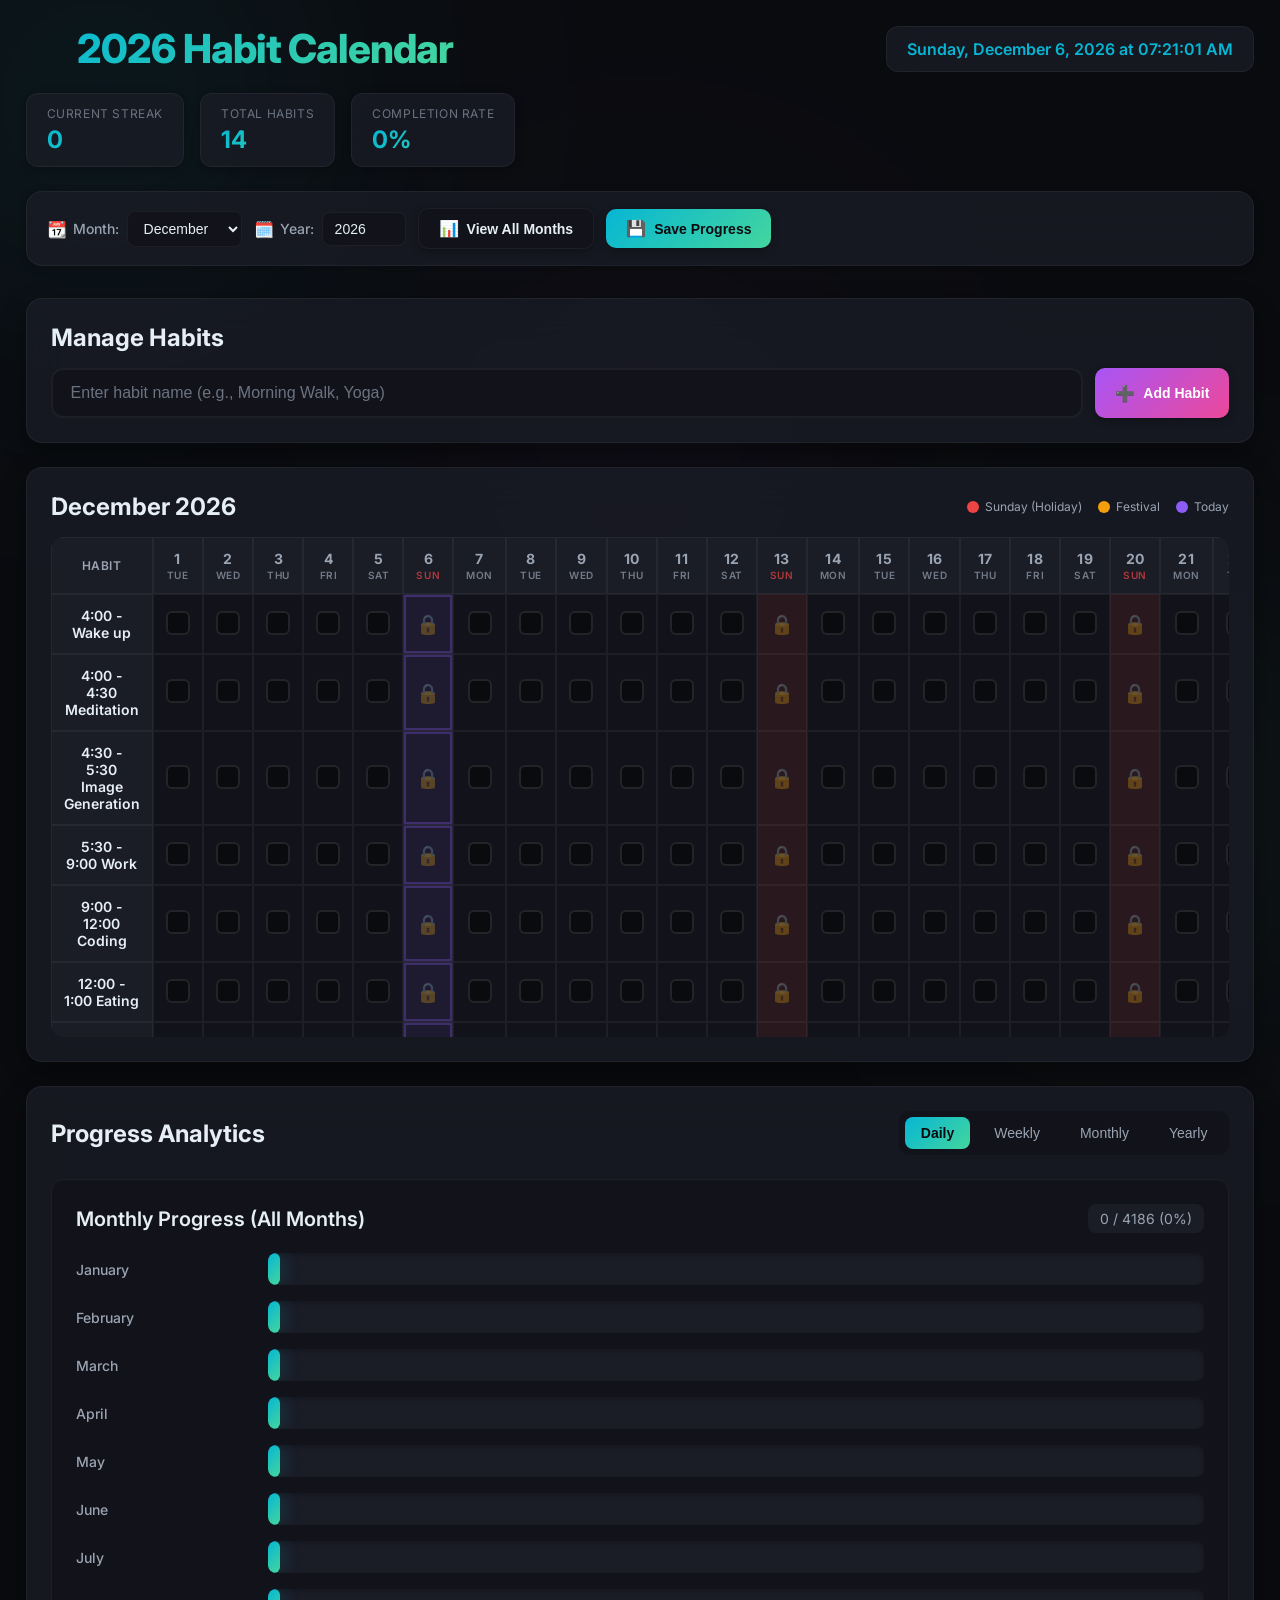
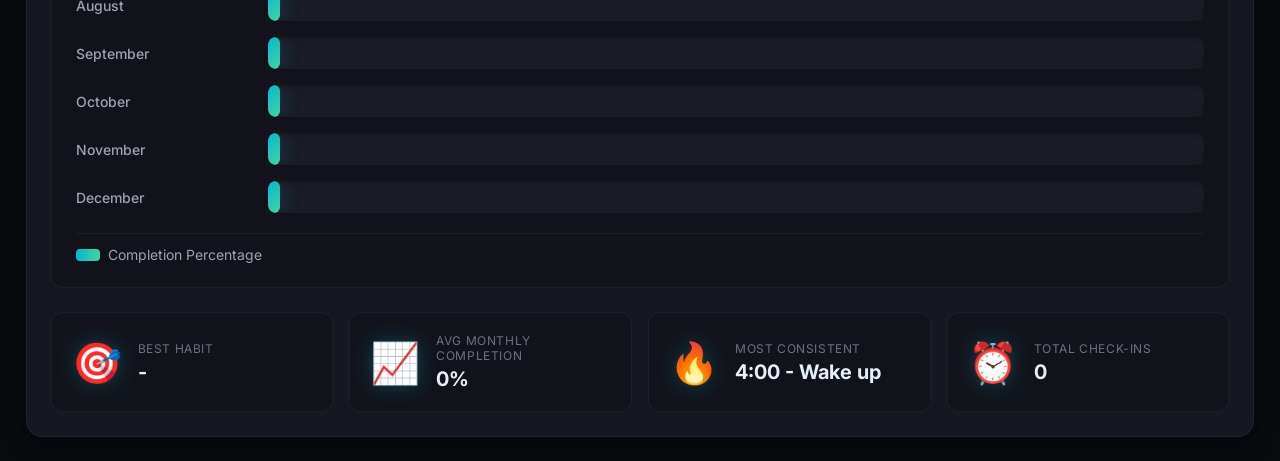
==== index.html @ d64cef07 "Initial commit" ====
<!DOCTYPE html>
<html lang="en">
<head>
  <meta charset="UTF-8">
  <meta name="viewport" content="width=device-width,initial-scale=1">
  <!-- Updated title for 2026 calendar -->
  <title>2026 Calendar Habit Tracker</title>
  <link rel="stylesheet" href="styles.css">
  <link href="https://fonts.googleapis.com/css2?family=Poppins:wght@300;400;500;600;700;800&family=Inter:wght@300;400;500;600;700&display=swap" rel="stylesheet">
</head>
<body>
  <div class="bg-blur blob-1"></div>
  <div class="bg-blur blob-2"></div>
  <div class="bg-blur blob-3"></div>

  <div class="container">
    <header class="header">
      <div class="header-top">
        <!-- Updated title and added current date -->
        <h1 class="main-title">
          <span class="title-icon">📅</span>
          2026 Habit Calendar
        </h1>
        <div class="current-date-time">
          <div id="currentDateTime"></div>
        </div>
        <div class="header-stats">
          <div class="stat-card">
            <div class="stat-label">Current Streak</div>
            <div class="stat-value" id="currentStreak">0</div>
          </div>
          <div class="stat-card">
            <div class="stat-label">Total Habits</div>
            <div class="stat-value" id="totalHabits">0</div>
          </div>
          <div class="stat-card">
            <div class="stat-label">Completion Rate</div>
            <div class="stat-value" id="completionRate">0%</div>
          </div>
        </div>
      </div>
      
      <div class="controls-panel">
        <!-- Added month and year selector -->
        <div class="control-group">
          <label class="control-label">
            <span class="label-icon">📆</span>
            Month:
          </label>
          <select id="monthSelect" class="control-select">
            <option value="0">January</option>
            <option value="1">February</option>
            <option value="2">March</option>
            <option value="3">April</option>
            <option value="4">May</option>
            <option value="5">June</option>
            <option value="6">July</option>
            <option value="7">August</option>
            <option value="8">September</option>
            <option value="9">October</option>
            <option value="10">November</option>
            <option value="11">December</option>
          </select>
        </div>
        
        <div class="control-group">
          <label class="control-label">
            <span class="label-icon">🗓️</span>
            Year:
          </label>
          <input id="yearInput" type="number" value="2026" min="2020" max="2030" class="control-input">
        </div>
        
        <button id="viewAllMonthsBtn" class="btn btn-secondary">
          <span>📊</span> View All Months
        </button>
        <button id="saveDataBtn" class="btn btn-primary">
          <span>💾</span> Save Progress
        </button>
      </div>
    </header>

    <main class="main-content">
      <!-- Habit Input Section -->
      <section class="habit-input-section">
        <div class="section-header">
          <h2 class="section-title">Manage Habits</h2>
        </div>
        <div class="habit-controls">
          <input id="newHabitInput" placeholder="Enter habit name (e.g., Morning Walk, Yoga)" class="habit-input" />
          <button id="addHabitBtn" class="btn btn-accent">
            <span>➕</span> Add Habit
          </button>
        </div>
      </section>

      <!-- Calendar View Section -->
      <section class="habit-table-section">
        <div class="section-header">
          <h2 class="section-title" id="monthYearTitle">January 2026</h2>
          <div class="legend-indicators">
            <span class="legend-item"><span class="legend-dot sunday"></span> Sunday (Holiday)</span>
            <span class="legend-item"><span class="legend-dot festival"></span> Festival</span>
            <span class="legend-item"><span class="legend-dot today"></span> Today</span>
          </div>
        </div>
        <div class="table-wrap">
          <table id="habitTable" class="habit-table">
            <thead id="tableHead"></thead>
            <tbody id="tableBody"></tbody>
            <tfoot id="tableFoot"></tfoot>
          </table>
        </div>
      </section>

      <!-- Analytics Section -->
      <section class="analytics-section">
        <div class="section-header">
          <h2 class="section-title">Progress Analytics</h2>
          <div class="time-period-tabs">
            <button class="tab-btn active" data-period="daily">Daily</button>
            <button class="tab-btn" data-period="weekly">Weekly</button>
            <button class="tab-btn" data-period="monthly">Monthly</button>
            <button class="tab-btn" data-period="yearly">Yearly</button>
          </div>
        </div>

        <!-- Graph Container -->
        <div class="graph-panel">
          <div class="graph-header">
            <h3 class="graph-title" id="graphTitle">Monthly Progress</h3>
            <div class="graph-summary" id="graphSummary"></div>
          </div>
          
          <div id="graphContainer" class="graph-container"></div>
          
          <div class="graph-legend">
            <div class="legend-item">
              <span class="legend-color" style="background: linear-gradient(90deg, #06b6d4, #44d69e);"></span>
              <span>Completion Percentage</span>
            </div>
          </div>
        </div>

        <!-- Detailed Stats -->
        <div class="stats-grid">
          <div class="stat-box">
            <div class="stat-box-icon">🎯</div>
            <div class="stat-box-content">
              <div class="stat-box-label">Best Habit</div>
              <div class="stat-box-value" id="bestHabit">-</div>
            </div>
          </div>
          
          <div class="stat-box">
            <div class="stat-box-icon">📈</div>
            <div class="stat-box-content">
              <div class="stat-box-label">Avg Monthly Completion</div>
              <div class="stat-box-value" id="avgCompletion">0%</div>
            </div>
          </div>
          
          <div class="stat-box">
            <div class="stat-box-icon">🔥</div>
            <div class="stat-box-content">
              <div class="stat-box-label">Most Consistent</div>
              <div class="stat-box-value" id="mostConsistent">-</div>
            </div>
          </div>
          
          <div class="stat-box">
            <div class="stat-box-icon">⏰</div>
            <div class="stat-box-content">
              <div class="stat-box-label">Total Check-ins</div>
              <div class="stat-box-value" id="totalCheckins">0</div>
            </div>
          </div>
        </div>
      </section>
    </main>
  </div>

  <script src="script.js"></script>
</body>
</html>
---- styles.css ----
:root {
  --bg-primary: #0a0b0f;
  --bg-secondary: #12131a;
  --bg-tertiary: #1a1c26;
  --panel-bg: rgba(26, 28, 38, 0.8);
  --border-color: rgba(255, 255, 255, 0.05);
  --text-primary: #e6eef6;
  --text-secondary: #9aa4b2;
  --text-muted: #6b7280;
  --accent-cyan: #06b6d4;
  --accent-emerald: #44d69e;
  --accent-purple: #a855f7;
  --accent-pink: #ec4899;
  --gradient-primary: linear-gradient(135deg, #06b6d4, #44d69e);
  --gradient-secondary: linear-gradient(135deg, #a855f7, #ec4899);
  --shadow-sm: 0 2px 8px rgba(0, 0, 0, 0.3);
  --shadow-md: 0 8px 24px rgba(0, 0, 0, 0.4);
  --shadow-lg: 0 16px 48px rgba(0, 0, 0, 0.5);
  --shadow-glow: 0 0 32px rgba(6, 182, 212, 0.2);
}

* {
  margin: 0;
  padding: 0;
  box-sizing: border-box;
}

body {
  font-family: "Inter", "Poppins", system-ui, -apple-system, sans-serif;
  background: var(--bg-primary);
  color: var(--text-primary);
  -webkit-font-smoothing: antialiased;
  overflow-x: hidden;
  min-height: 100vh;
  position: relative;
}

/* Animated Background Blobs */
.bg-blur {
  position: fixed;
  border-radius: 50%;
  filter: blur(120px);
  opacity: 0.3;
  pointer-events: none;
  z-index: 0;
  mix-blend-mode: screen;
}

.blob-1 {
  width: 600px;
  height: 600px;
  background: radial-gradient(circle, rgba(6, 182, 212, 0.4), transparent 70%);
  top: -200px;
  left: -200px;
  animation: float-1 20s ease-in-out infinite;
}

.blob-2 {
  width: 500px;
  height: 500px;
  background: radial-gradient(circle, rgba(68, 214, 158, 0.3), transparent 70%);
  bottom: -150px;
  right: -150px;
  animation: float-2 25s ease-in-out infinite;
}

.blob-3 {
  width: 450px;
  height: 450px;
  background: radial-gradient(circle, rgba(168, 85, 247, 0.25), transparent 70%);
  top: 50%;
  left: 50%;
  transform: translate(-50%, -50%);
  animation: float-3 30s ease-in-out infinite;
}

@keyframes float-1 {
  0%,
  100% {
    transform: translate(0, 0) scale(1);
  }
  33% {
    transform: translate(100px, -80px) scale(1.1);
  }
  66% {
    transform: translate(-50px, 100px) scale(0.9);
  }
}

@keyframes float-2 {
  0%,
  100% {
    transform: translate(0, 0) scale(1);
  }
  33% {
    transform: translate(-120px, -60px) scale(1.15);
  }
  66% {
    transform: translate(80px, -100px) scale(0.85);
  }
}

@keyframes float-3 {
  0%,
  100% {
    transform: translate(-50%, -50%) scale(1) rotate(0deg);
  }
  50% {
    transform: translate(-50%, -50%) scale(1.2) rotate(180deg);
  }
}

.container {
  width: 96%;
  max-width: 1400px;
  margin: 0 auto;
  padding: 24px 0;
  position: relative;
  z-index: 1;
}

/* Header Styles */
.header {
  margin-bottom: 32px;
}

.header-top {
  display: flex;
  justify-content: space-between;
  align-items: center;
  margin-bottom: 24px;
  flex-wrap: wrap;
  gap: 20px;
}

.main-title {
  font-size: 2.5rem;
  font-weight: 800;
  background: var(--gradient-primary);
  -webkit-background-clip: text;
  -webkit-text-fill-color: transparent;
  background-clip: text;
  display: flex;
  align-items: center;
  gap: 12px;
  letter-spacing: -0.02em;
}

.title-icon {
  font-size: 2rem;
  filter: drop-shadow(0 0 20px rgba(6, 182, 212, 0.5));
}

.header-stats {
  display: flex;
  gap: 16px;
}

.stat-card {
  background: var(--panel-bg);
  backdrop-filter: blur(20px);
  padding: 12px 20px;
  border-radius: 12px;
  border: 1px solid var(--border-color);
  box-shadow: var(--shadow-sm);
  transition: all 0.3s ease;
}

.stat-card:hover {
  transform: translateY(-2px);
  box-shadow: var(--shadow-md);
  border-color: rgba(6, 182, 212, 0.3);
}

.stat-label {
  font-size: 0.75rem;
  color: var(--text-muted);
  text-transform: uppercase;
  letter-spacing: 0.05em;
  margin-bottom: 4px;
}

.stat-value {
  font-size: 1.5rem;
  font-weight: 700;
  background: var(--gradient-primary);
  -webkit-background-clip: text;
  -webkit-text-fill-color: transparent;
  background-clip: text;
}

.controls-panel {
  display: flex;
  gap: 12px;
  flex-wrap: wrap;
  align-items: center;
  background: var(--panel-bg);
  backdrop-filter: blur(20px);
  padding: 16px 20px;
  border-radius: 16px;
  border: 1px solid var(--border-color);
  box-shadow: var(--shadow-sm);
}

.control-group {
  display: flex;
  align-items: center;
  gap: 8px;
}

.control-label {
  display: flex;
  align-items: center;
  gap: 6px;
  font-size: 0.875rem;
  font-weight: 500;
  color: var(--text-secondary);
}

.label-icon {
  font-size: 1rem;
}

.control-input,
.control-select {
  padding: 8px 12px;
  background: var(--bg-secondary);
  border: 1px solid var(--border-color);
  border-radius: 8px;
  color: var(--text-primary);
  font-size: 0.875rem;
  transition: all 0.3s ease;
  min-width: 80px;
}

.control-input:focus,
.control-select:focus {
  outline: none;
  border-color: var(--accent-cyan);
  box-shadow: 0 0 0 3px rgba(6, 182, 212, 0.1);
}

/* Button Styles */
.btn {
  padding: 10px 20px;
  border: none;
  border-radius: 10px;
  font-size: 0.875rem;
  font-weight: 600;
  cursor: pointer;
  transition: all 0.3s ease;
  display: inline-flex;
  align-items: center;
  gap: 8px;
  box-shadow: var(--shadow-sm);
}

.btn span {
  font-size: 1rem;
}

.btn-primary {
  background: var(--gradient-primary);
  color: var(--bg-primary);
}

.btn-primary:hover {
  transform: translateY(-2px);
  box-shadow: var(--shadow-glow);
}

.btn-secondary {
  background: var(--bg-secondary);
  color: var(--text-primary);
  border: 1px solid var(--border-color);
}

.btn-secondary:hover {
  background: var(--bg-tertiary);
  border-color: var(--accent-cyan);
  transform: translateY(-2px);
}

.btn-accent {
  background: var(--gradient-secondary);
  color: white;
}

.btn-accent:hover {
  transform: translateY(-2px);
  box-shadow: 0 0 32px rgba(168, 85, 247, 0.3);
}

/* Main Content */
.main-content {
  display: flex;
  flex-direction: column;
  gap: 24px;
}

/* Section Styles */
.section-header {
  display: flex;
  justify-content: space-between;
  align-items: center;
  margin-bottom: 16px;
  flex-wrap: wrap;
  gap: 12px;
}

.section-title {
  font-size: 1.5rem;
  font-weight: 700;
  color: var(--text-primary);
  display: flex;
  align-items: center;
  gap: 10px;
}

/* Habit Input Section */
.habit-input-section {
  background: var(--panel-bg);
  backdrop-filter: blur(20px);
  padding: 24px;
  border-radius: 16px;
  border: 1px solid var(--border-color);
  box-shadow: var(--shadow-md);
}

.habit-controls {
  display: flex;
  gap: 12px;
}

.habit-input {
  flex: 1;
  padding: 14px 18px;
  background: var(--bg-secondary);
  border: 2px solid var(--border-color);
  border-radius: 12px;
  color: var(--text-primary);
  font-size: 1rem;
  transition: all 0.3s ease;
}

.habit-input:focus {
  outline: none;
  border-color: var(--accent-cyan);
  box-shadow: 0 0 0 4px rgba(6, 182, 212, 0.1);
}

.habit-input::placeholder {
  color: var(--text-muted);
}

/* Habit Table Section */
.habit-table-section {
  background: var(--panel-bg);
  backdrop-filter: blur(20px);
  padding: 24px;
  border-radius: 16px;
  border: 1px solid var(--border-color);
  box-shadow: var(--shadow-md);
}

.table-wrap {
  max-height: 500px;
  overflow: auto;
  border-radius: 12px;
  background: var(--bg-secondary);
  scrollbar-width: thin;
  scrollbar-color: var(--accent-cyan) var(--bg-secondary);
}

.table-wrap::-webkit-scrollbar {
  width: 8px;
  height: 8px;
}

.table-wrap::-webkit-scrollbar-track {
  background: var(--bg-secondary);
  border-radius: 4px;
}

.table-wrap::-webkit-scrollbar-thumb {
  background: var(--accent-cyan);
  border-radius: 4px;
}

.table-wrap::-webkit-scrollbar-thumb:hover {
  background: var(--accent-emerald);
}

.habit-table {
  width: 100%;
  border-collapse: separate;
  border-spacing: 0;
}

.habit-table th,
.habit-table td {
  padding: 12px;
  text-align: center;
  border: 1px solid var(--border-color);
  font-size: 0.875rem;
}

.habit-table th {
  background: var(--bg-tertiary);
  color: var(--text-secondary);
  font-weight: 600;
  text-transform: uppercase;
  letter-spacing: 0.05em;
  position: sticky;
  top: 0;
  z-index: 10;
  font-size: 0.75rem;
}

.habit-table tbody tr {
  transition: all 0.3s ease;
}

.habit-table tbody tr:hover {
  background: rgba(6, 182, 212, 0.05);
}

.habit-name {
  text-align: left;
  font-weight: 600;
  color: var(--text-primary);
  background: var(--bg-tertiary);
  position: sticky;
  left: 0;
  z-index: 5;
}

.score {
  font-weight: 700;
  background: var(--gradient-primary);
  -webkit-background-clip: text;
  -webkit-text-fill-color: transparent;
  background-clip: text;
  font-size: 1rem;
}

.habit-table tfoot td {
  background: var(--bg-tertiary);
  font-weight: 700;
  color: var(--text-primary);
}

/* Custom Checkbox */
input[type="checkbox"] {
  appearance: none;
  width: 24px;
  height: 24px;
  border: 2px solid rgba(255, 255, 255, 0.1);
  border-radius: 6px;
  background: var(--bg-primary);
  cursor: pointer;
  position: relative;
  transition: all 0.3s cubic-bezier(0.4, 0, 0.2, 1);
}

input[type="checkbox"]:hover {
  transform: scale(1.1);
  border-color: var(--accent-cyan);
}

input[type="checkbox"]:checked {
  background: var(--gradient-primary);
  border-color: transparent;
  box-shadow: 0 0 20px rgba(6, 182, 212, 0.4), 0 0 40px rgba(68, 214, 158, 0.2);
}

input[type="checkbox"]:checked::after {
  content: "✓";
  position: absolute;
  top: 50%;
  left: 50%;
  transform: translate(-50%, -50%);
  color: var(--bg-primary);
  font-weight: 800;
  font-size: 0.875rem;
}

/* Analytics Section */
.analytics-section {
  background: var(--panel-bg);
  backdrop-filter: blur(20px);
  padding: 24px;
  border-radius: 16px;
  border: 1px solid var(--border-color);
  box-shadow: var(--shadow-md);
}

.time-period-tabs {
  display: flex;
  gap: 8px;
  background: var(--bg-secondary);
  padding: 6px;
  border-radius: 10px;
}

.tab-btn {
  padding: 8px 16px;
  background: transparent;
  border: none;
  border-radius: 8px;
  color: var(--text-secondary);
  font-size: 0.875rem;
  font-weight: 500;
  cursor: pointer;
  transition: all 0.3s ease;
}

.tab-btn:hover {
  color: var(--text-primary);
  background: rgba(255, 255, 255, 0.05);
}

.tab-btn.active {
  background: var(--gradient-primary);
  color: var(--bg-primary);
  font-weight: 600;
}

/* Graph Panel */
.graph-panel {
  margin: 24px 0;
  padding: 24px;
  background: var(--bg-secondary);
  border-radius: 12px;
  border: 1px solid var(--border-color);
}

.graph-header {
  display: flex;
  justify-content: space-between;
  align-items: center;
  margin-bottom: 20px;
}

.graph-title {
  font-size: 1.25rem;
  font-weight: 600;
  color: var(--text-primary);
}

.graph-summary {
  font-size: 0.875rem;
  color: var(--text-secondary);
  padding: 6px 12px;
  background: var(--bg-tertiary);
  border-radius: 8px;
}

.graph-container {
  display: flex;
  flex-direction: column;
  gap: 16px;
  margin-bottom: 20px;
}

.graph-row {
  display: flex;
  align-items: center;
  gap: 12px;
  transition: all 0.3s ease;
}

.graph-row:hover {
  transform: translateX(4px);
}

.graph-label {
  min-width: 180px;
  font-size: 0.875rem;
  font-weight: 500;
  color: var(--text-secondary);
}

.bar-wrap {
  flex: 1;
  height: 32px;
  background: var(--bg-tertiary);
  border-radius: 8px;
  overflow: hidden;
  position: relative;
  box-shadow: inset 0 2px 4px rgba(0, 0, 0, 0.2);
}

.bar {
  height: 100%;
  background: var(--gradient-primary);
  border-radius: 8px;
  transition: width 1s cubic-bezier(0.4, 0, 0.2, 1);
  box-shadow: 0 0 20px rgba(6, 182, 212, 0.3);
  position: relative;
  display: flex;
  align-items: center;
  justify-content: flex-end;
  padding-right: 12px;
  color: white;
  font-weight: 600;
  font-size: 0.75rem;
}

.graph-legend {
  display: flex;
  gap: 16px;
  align-items: center;
  padding-top: 12px;
  border-top: 1px solid var(--border-color);
}

.legend-item {
  display: flex;
  align-items: center;
  gap: 8px;
  font-size: 0.875rem;
  color: var(--text-secondary);
}

.legend-color {
  width: 24px;
  height: 12px;
  border-radius: 4px;
}

/* Stats Grid */
.stats-grid {
  display: grid;
  grid-template-columns: repeat(auto-fit, minmax(240px, 1fr));
  gap: 16px;
  margin-top: 24px;
}

.stat-box {
  background: var(--bg-secondary);
  padding: 20px;
  border-radius: 12px;
  border: 1px solid var(--border-color);
  display: flex;
  align-items: center;
  gap: 16px;
  transition: all 0.3s ease;
}

.stat-box:hover {
  transform: translateY(-4px);
  box-shadow: var(--shadow-md);
  border-color: rgba(6, 182, 212, 0.3);
}

.stat-box-icon {
  font-size: 2.5rem;
  filter: drop-shadow(0 0 10px rgba(6, 182, 212, 0.3));
}

.stat-box-content {
  flex: 1;
}

.stat-box-label {
  font-size: 0.75rem;
  color: var(--text-muted);
  text-transform: uppercase;
  letter-spacing: 0.05em;
  margin-bottom: 4px;
}

.stat-box-value {
  font-size: 1.25rem;
  font-weight: 700;
  color: var(--text-primary);
}

/* Calendar Styles */
.current-date-time {
  padding: 12px 20px;
  background: var(--panel-bg);
  backdrop-filter: blur(20px);
  border-radius: 12px;
  border: 1px solid var(--border-color);
  font-size: 1rem;
  font-weight: 600;
  color: var(--accent-cyan);
}

.legend-indicators {
  display: flex;
  gap: 16px;
  flex-wrap: wrap;
}

.legend-indicators .legend-item {
  display: flex;
  align-items: center;
  gap: 6px;
  font-size: 0.75rem;
  color: var(--text-secondary);
}

.legend-dot {
  width: 12px;
  height: 12px;
  border-radius: 50%;
  display: inline-block;
}

.legend-dot.sunday {
  background: #ef4444;
}

.legend-dot.festival {
  background: #f59e0b;
}

.legend-dot.today {
  background: #8b5cf6;
}

/* Holiday cell styling */
.holiday-cell {
  background: rgba(239, 68, 68, 0.1) !important;
  position: relative;
}

.holiday-cell::before {
  content: "🔒";
  position: absolute;
  top: 50%;
  left: 50%;
  transform: translate(-50%, -50%);
  font-size: 1.2rem;
  opacity: 0.3;
}

.festival-cell {
  background: rgba(245, 158, 11, 0.1) !important;
}

.today-cell {
  background: rgba(139, 92, 246, 0.1) !important;
  box-shadow: inset 0 0 0 2px rgba(139, 92, 246, 0.3);
}

/* Date header styling */
.date-header {
  display: flex;
  flex-direction: column;
  align-items: center;
  gap: 2px;
}

.date-number {
  font-weight: 700;
  font-size: 0.875rem;
}

.date-day {
  font-size: 0.625rem;
  text-transform: uppercase;
  opacity: 0.7;
}

.sunday-header {
  color: #ef4444 !important;
}

/* Responsive Design */
@media (max-width: 1024px) {
  .header-top {
    flex-direction: column;
    align-items: flex-start;
  }

  .header-stats {
    width: 100%;
    justify-content: space-between;
  }

  .stat-card {
    flex: 1;
  }
}

@media (max-width: 768px) {
  .main-title {
    font-size: 2rem;
  }

  .controls-panel {
    flex-direction: column;
    align-items: stretch;
  }

  .control-group {
    width: 100%;
  }

  .btn {
    width: 100%;
    justify-content: center;
  }

  .habit-controls {
    flex-direction: column;
  }

  .time-period-tabs {
    width: 100%;
  }

  .tab-btn {
    flex: 1;
  }

  .graph-header {
    flex-direction: column;
    align-items: flex-start;
    gap: 12px;
  }

  .graph-label {
    min-width: 120px;
    font-size: 0.75rem;
  }

  .stats-grid {
    grid-template-columns: 1fr;
  }
}

@media (max-width: 480px) {
  .container {
    width: 100%;
    padding: 16px;
  }

  .main-title {
    font-size: 1.5rem;
  }

  .header-stats {
    flex-direction: column;
    gap: 12px;
  }

  .stat-card {
    width: 100%;
  }
}
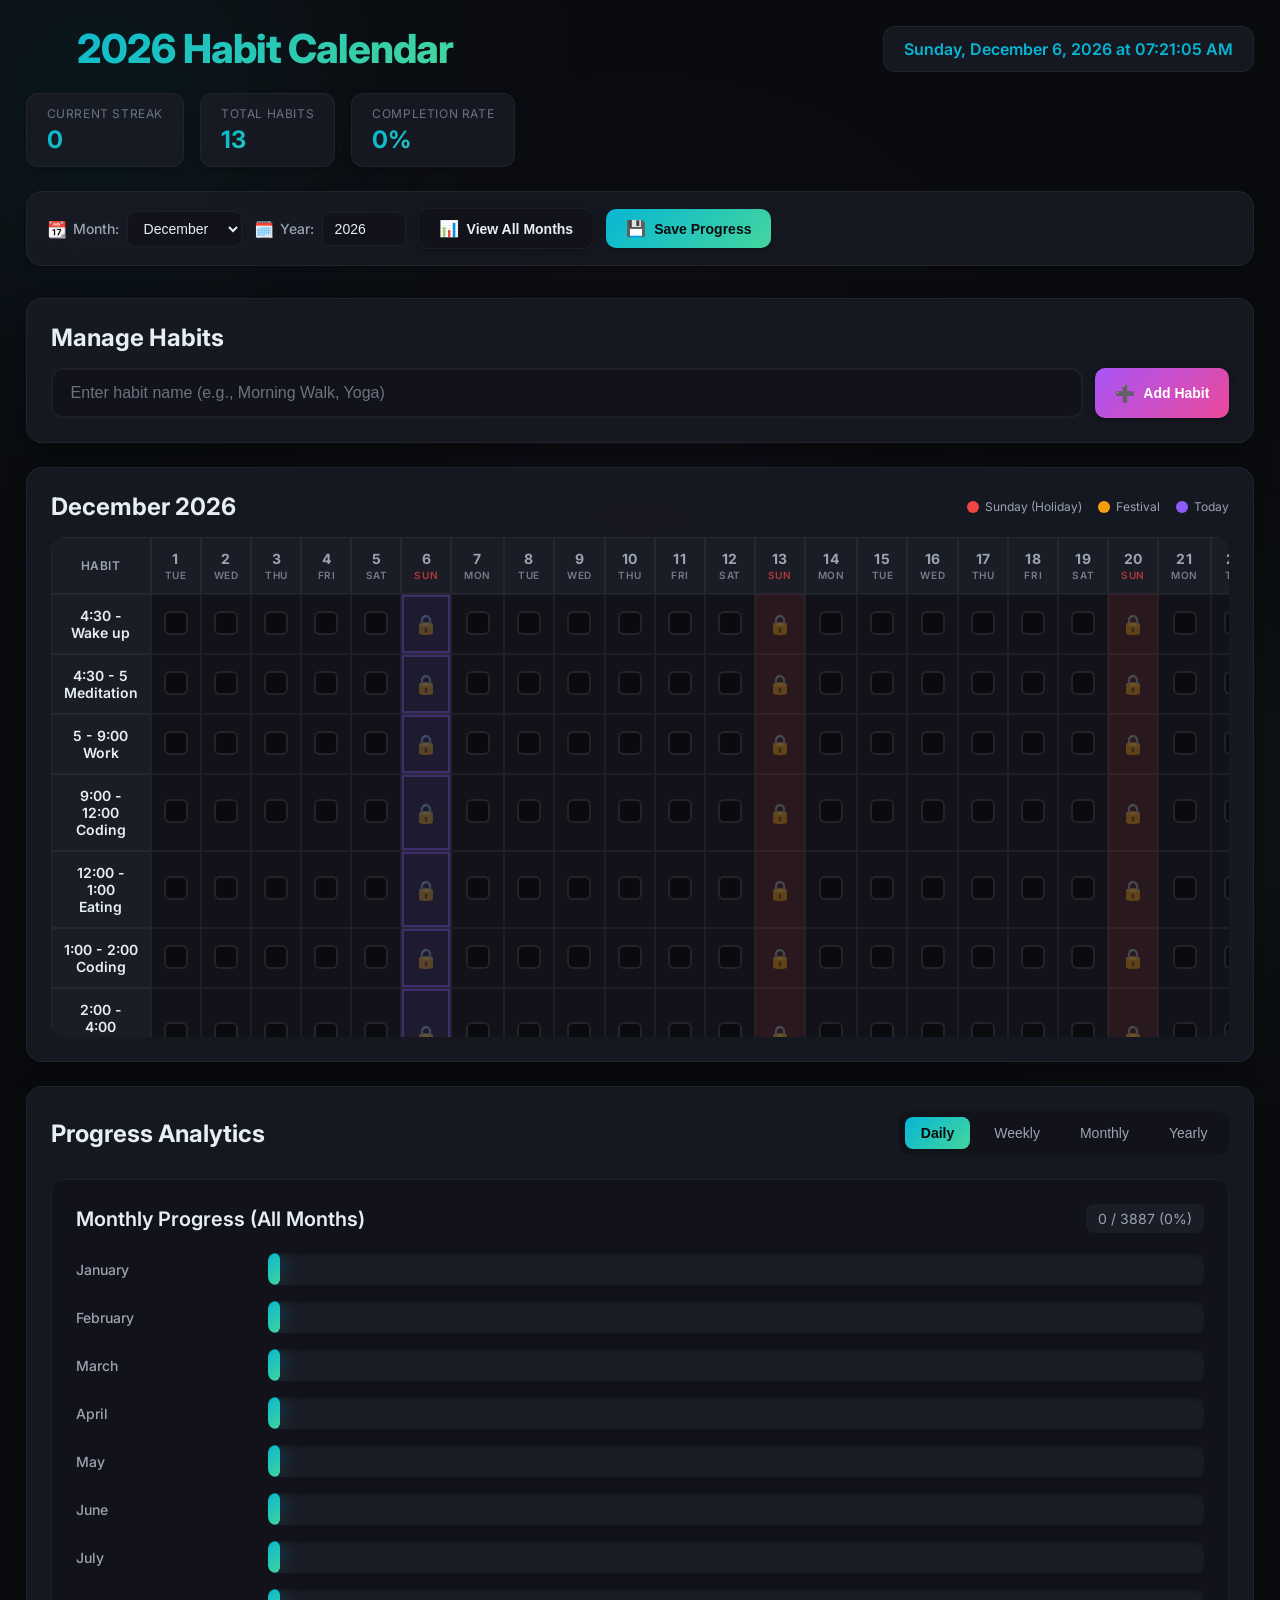
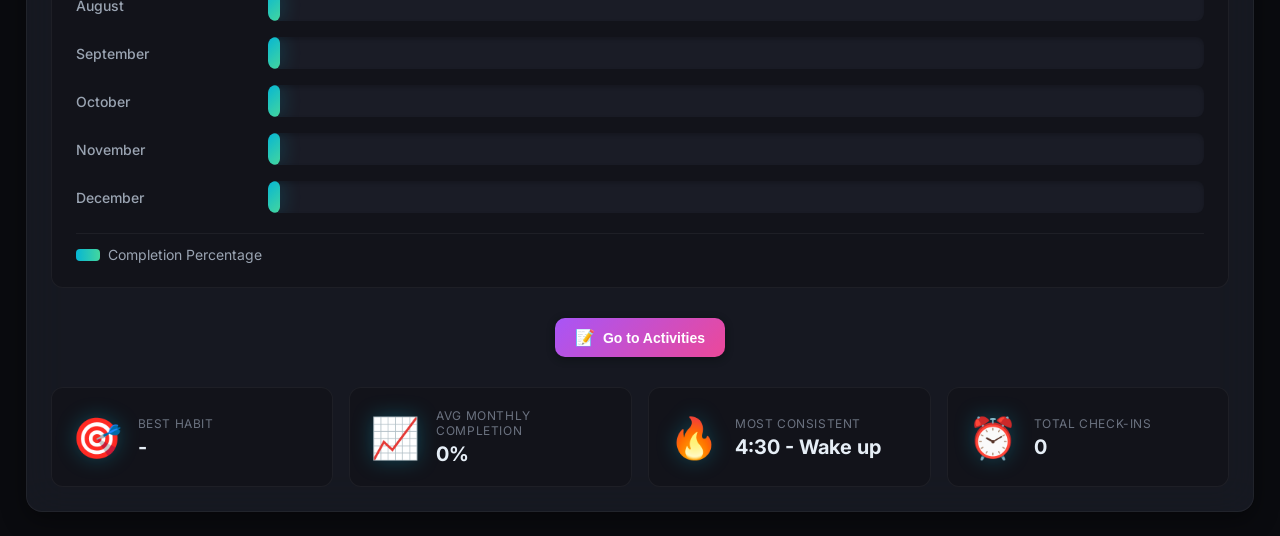
==== commit dd5c08b5: "Update index.html" ====
--- a/index.html
+++ b/index.html
@@ -142,6 +142,16 @@
           </div>
         </div>
 
+
+        <!-- Activities Redirect Section -->
+<section class="activities-redirect-section" style="text-align:center; margin: 30px 0;">
+  <a href="activities.html" style="text-decoration: none;">
+    <button class="btn btn-accent">
+      <span>📝</span> Go to Activities
+    </button>
+  </a>
+</section>
+
         <!-- Detailed Stats -->
         <div class="stats-grid">
           <div class="stat-box">
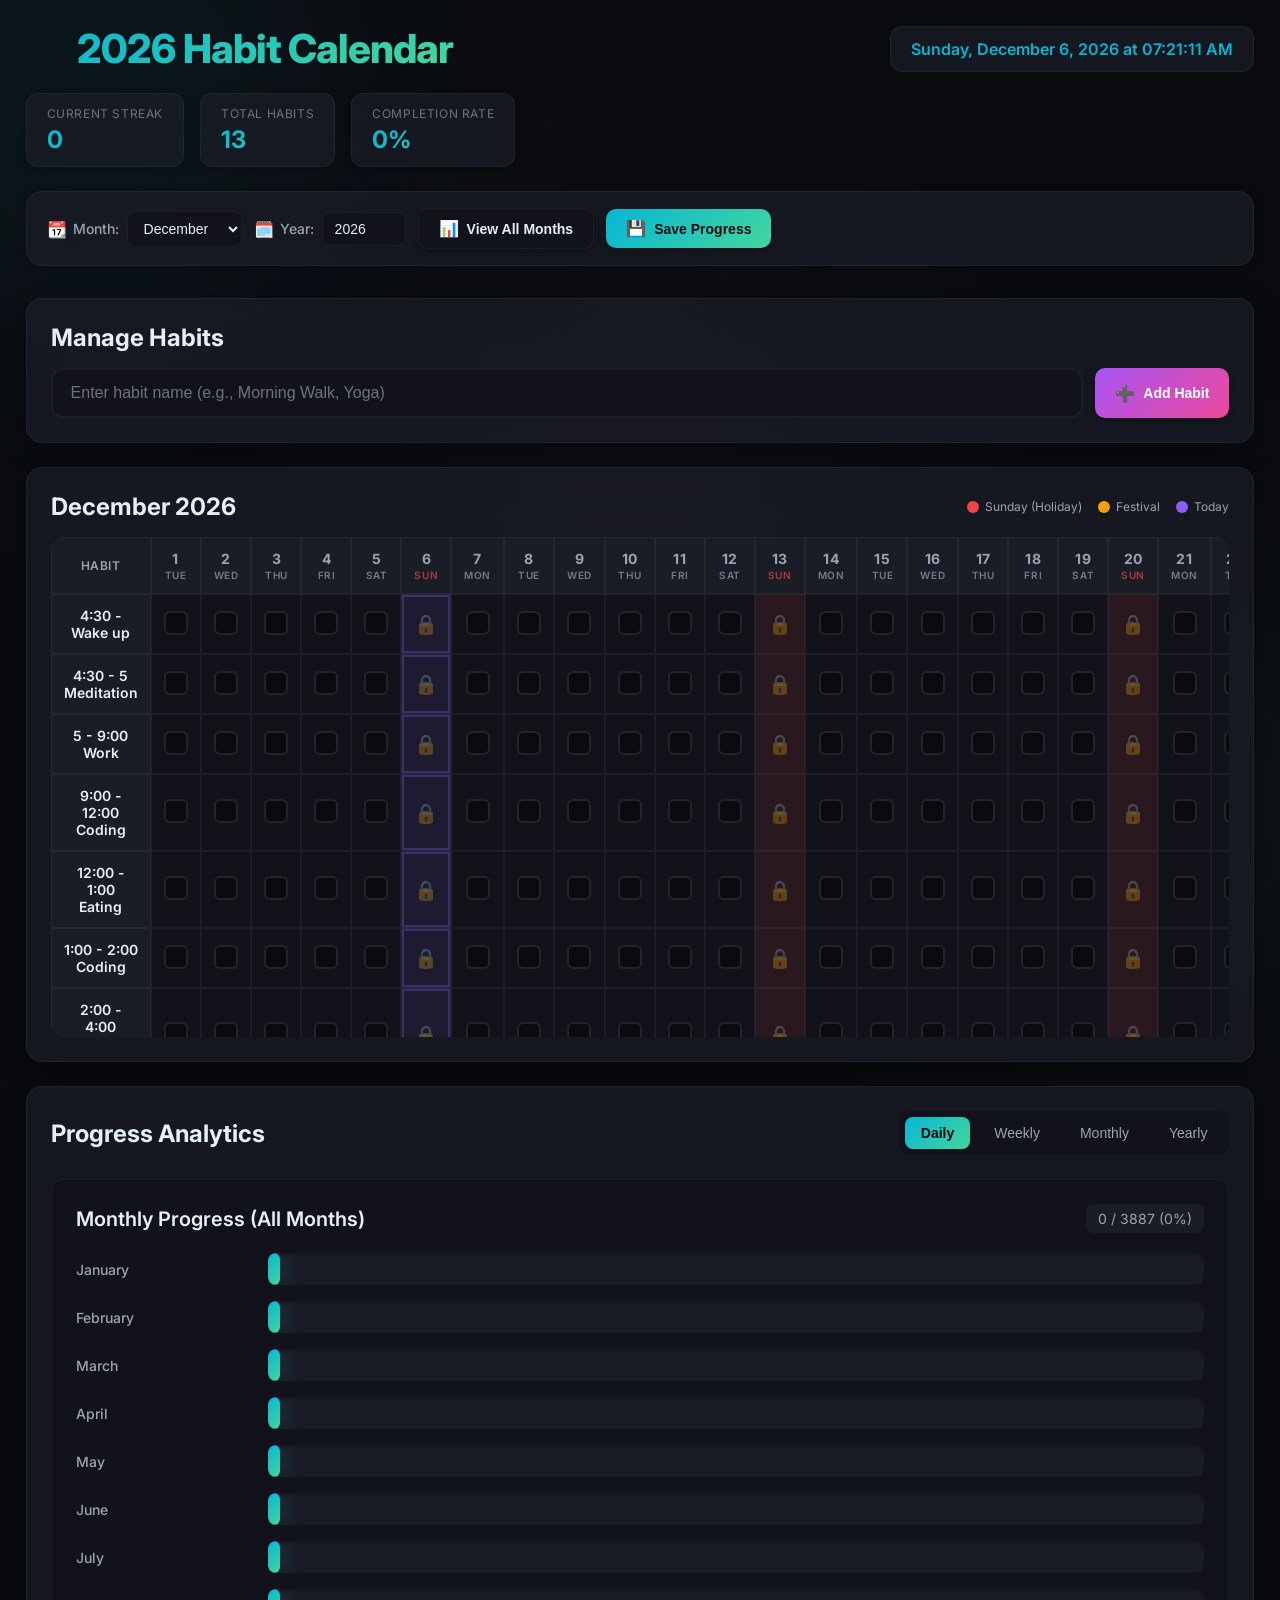
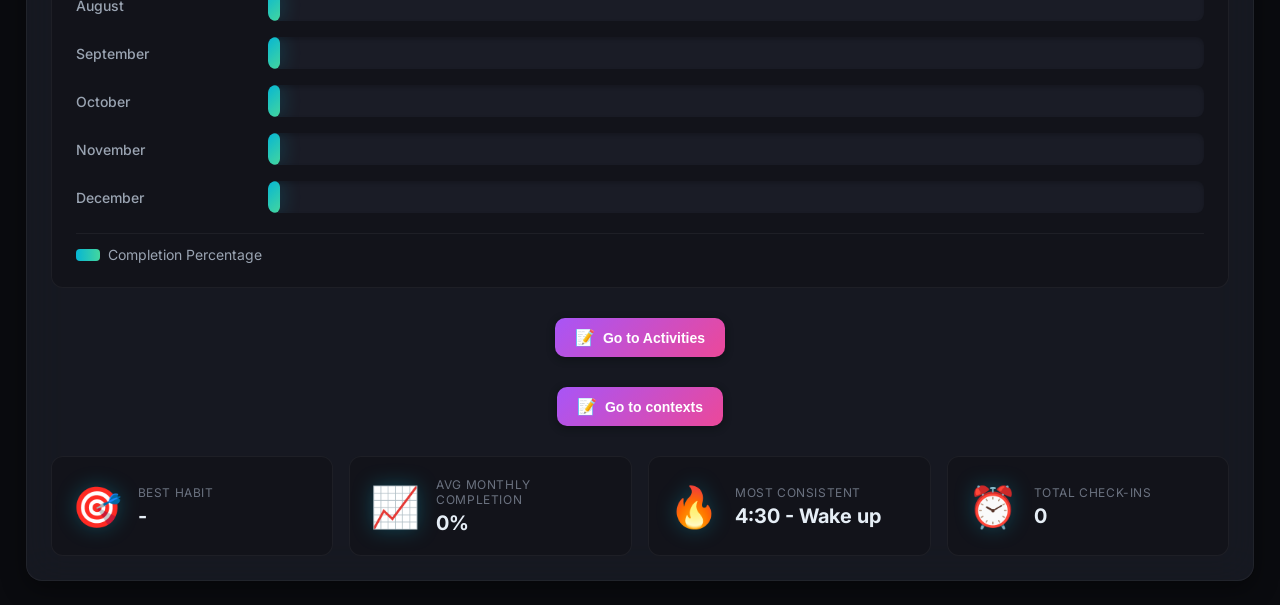
==== commit e6b98c41: "Add button to redirect to contexts page" ====
--- a/index.html
+++ b/index.html
@@ -151,6 +151,13 @@
     </button>
   </a>
 </section>
+        <section class="activities-redirect-section" style="text-align:center; margin: 30px 0;">
+  <a href="contexts.html" style="text-decoration: none;">
+    <button class="btn btn-accent">
+      <span>📝</span> Go to contexts
+    </button>
+  </a>
+</section>
 
         <!-- Detailed Stats -->
         <div class="stats-grid">
--- a/styles.css
+++ b/styles.css
@@ -849,6 +849,12 @@
     gap: 12px;
   }
 
+  .activities-redirect-section {
+  position: sticky;
+  bottom: 20px;
+}
+
+
   .stat-card {
     width: 100%;
   }
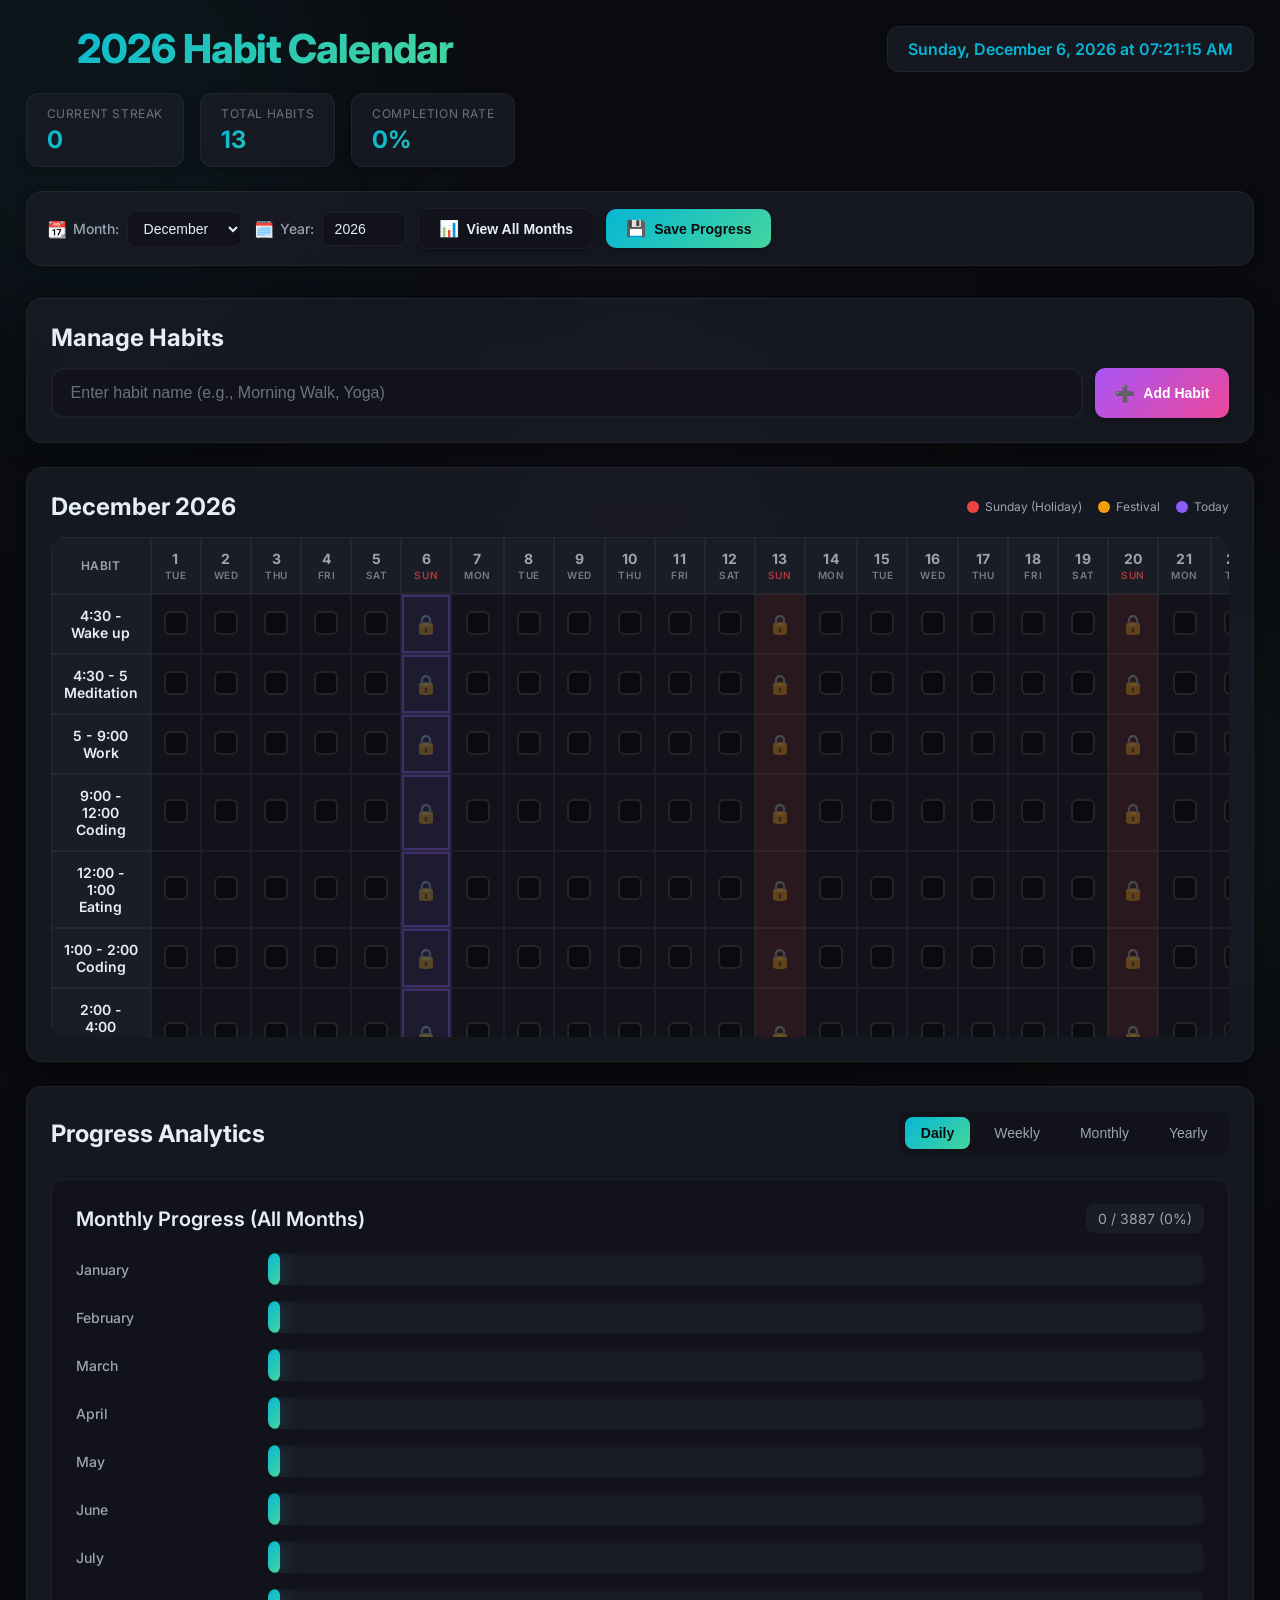
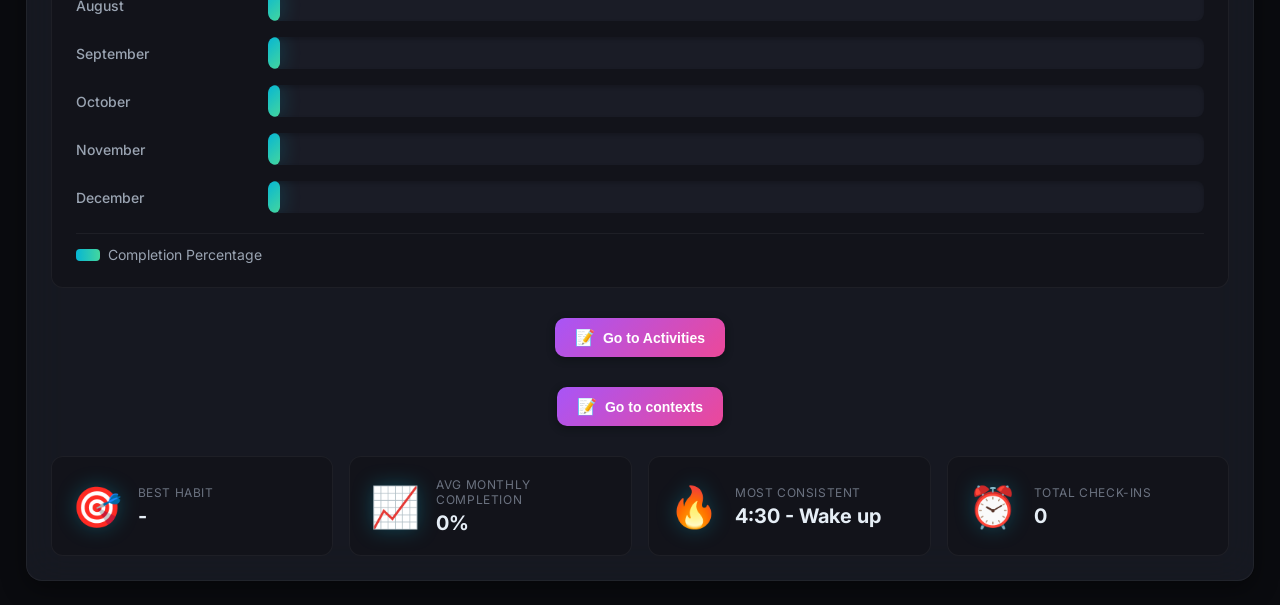
==== commit c7936218: "Update link from contexts.html to context.html" ====
--- a/index.html
+++ b/index.html
@@ -152,7 +152,7 @@
   </a>
 </section>
         <section class="activities-redirect-section" style="text-align:center; margin: 30px 0;">
-  <a href="contexts.html" style="text-decoration: none;">
+  <a href="context.html" style="text-decoration: none;">
     <button class="btn btn-accent">
       <span>📝</span> Go to contexts
     </button>
